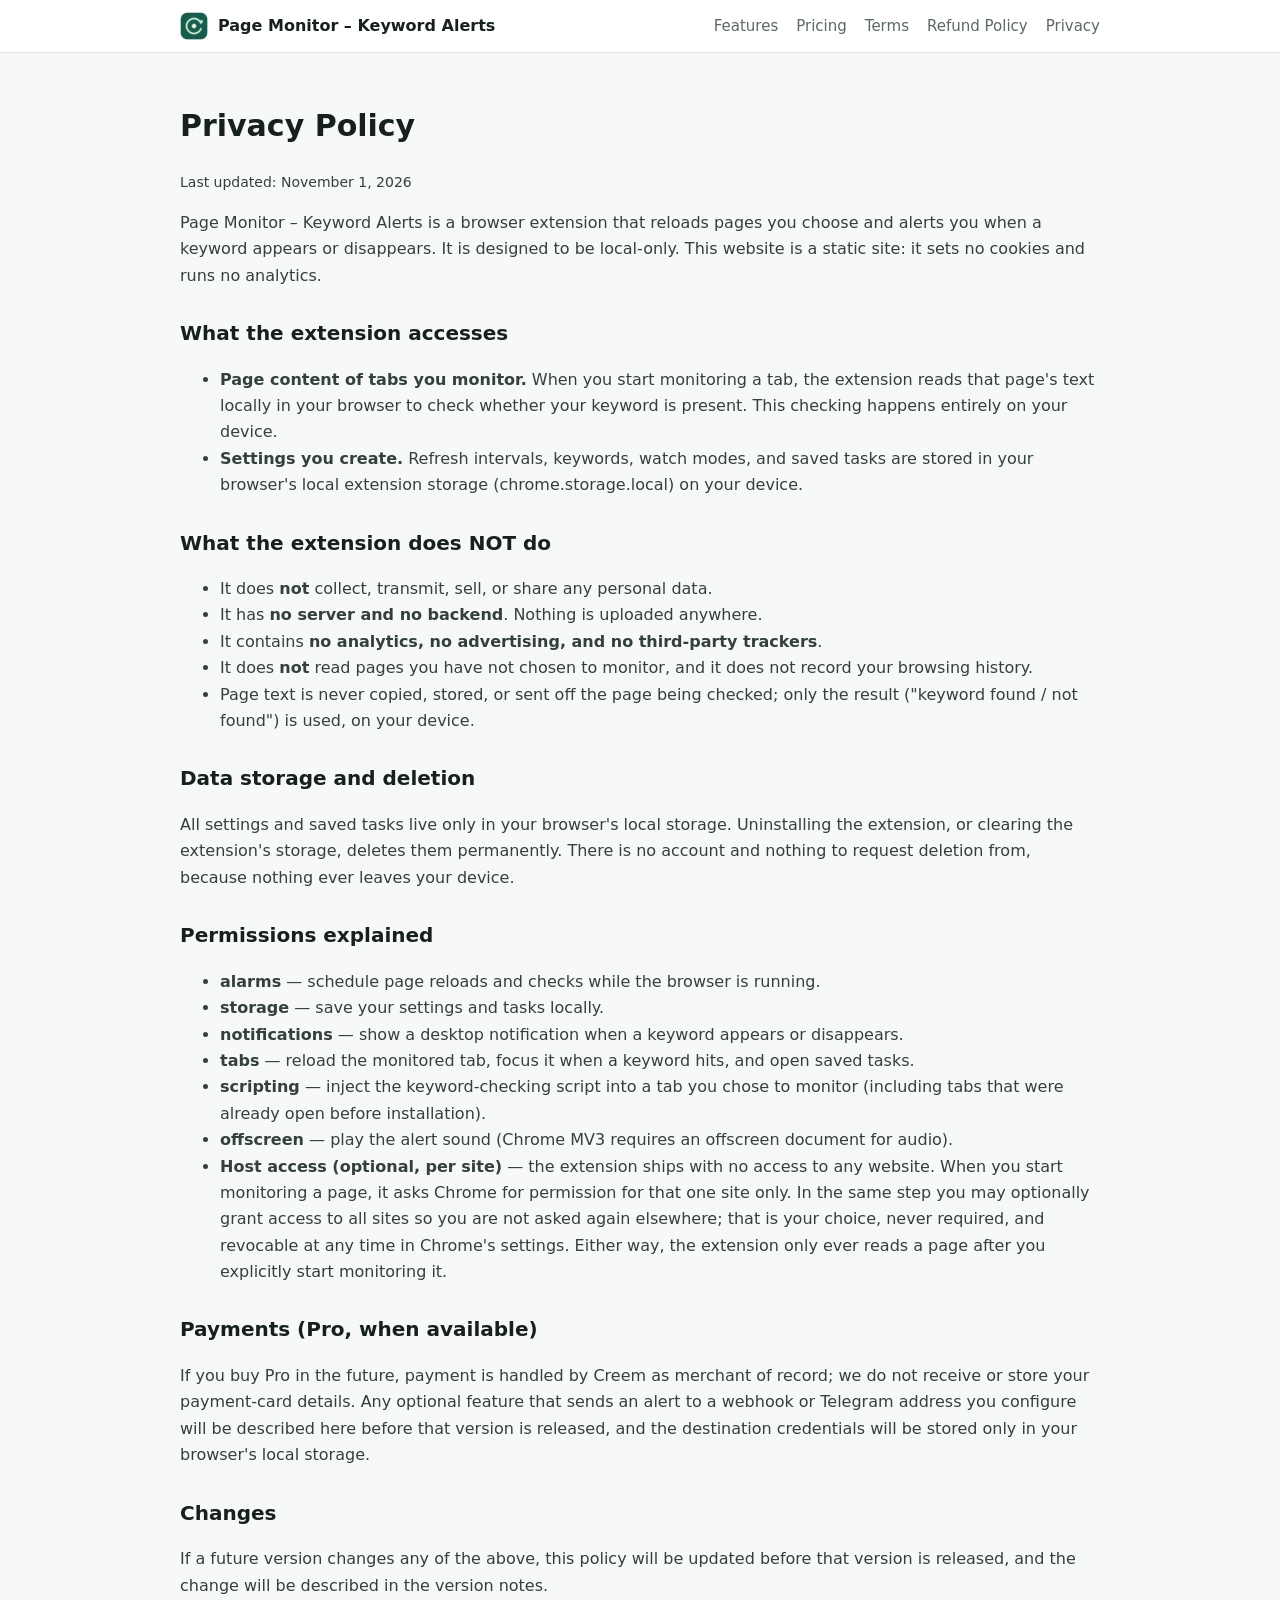
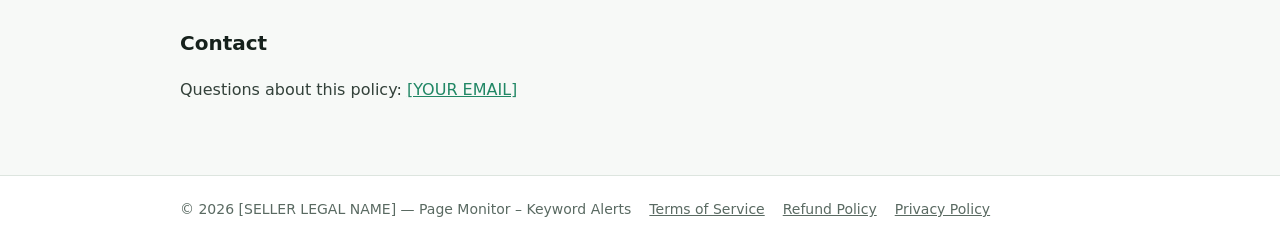
==== privacy.html @ a3eb5d76 "Add product website" ====
<!doctype html>
<html lang="en">
<head>
<meta charset="utf-8">
<meta name="viewport" content="width=device-width, initial-scale=1">
<title>Privacy Policy — Page Monitor – Keyword Alerts</title>
<link rel="icon" href="assets/icon-128.png">
<link rel="stylesheet" href="style.css">
</head>
<body>
<header class="site"><nav class="nav">
  <a class="brand" href="index.html"><img src="assets/icon-128.png" alt="">Page Monitor – Keyword Alerts</a>
  <a class="link" href="index.html#features">Features</a>
  <a class="link" href="index.html#pricing">Pricing</a>
  <a class="link" href="terms.html">Terms</a>
  <a class="link" href="refund.html">Refund Policy</a>
  <a class="link" href="privacy.html">Privacy</a>
</nav></header>
<main class="doc">
  <h1>Privacy Policy</h1>
  <p class="updated">Last updated: November 1, 2026</p>

  <p>Page Monitor – Keyword Alerts is a browser extension that reloads pages you choose and alerts you when a keyword appears or disappears. It is designed to be local-only. This website is a static site: it sets no cookies and runs no analytics.</p>

  <h2>What the extension accesses</h2>
  <ul>
    <li><b>Page content of tabs you monitor.</b> When you start monitoring a tab, the extension reads that page's text locally in your browser to check whether your keyword is present. This checking happens entirely on your device.</li>
    <li><b>Settings you create.</b> Refresh intervals, keywords, watch modes, and saved tasks are stored in your browser's local extension storage (chrome.storage.local) on your device.</li>
  </ul>

  <h2>What the extension does NOT do</h2>
  <ul>
    <li>It does <b>not</b> collect, transmit, sell, or share any personal data.</li>
    <li>It has <b>no server and no backend</b>. Nothing is uploaded anywhere.</li>
    <li>It contains <b>no analytics, no advertising, and no third-party trackers</b>.</li>
    <li>It does <b>not</b> read pages you have not chosen to monitor, and it does not record your browsing history.</li>
    <li>Page text is never copied, stored, or sent off the page being checked; only the result ("keyword found / not found") is used, on your device.</li>
  </ul>

  <h2>Data storage and deletion</h2>
  <p>All settings and saved tasks live only in your browser's local storage. Uninstalling the extension, or clearing the extension's storage, deletes them permanently. There is no account and nothing to request deletion from, because nothing ever leaves your device.</p>

  <h2>Permissions explained</h2>
  <ul>
    <li><b>alarms</b> — schedule page reloads and checks while the browser is running.</li>
    <li><b>storage</b> — save your settings and tasks locally.</li>
    <li><b>notifications</b> — show a desktop notification when a keyword appears or disappears.</li>
    <li><b>tabs</b> — reload the monitored tab, focus it when a keyword hits, and open saved tasks.</li>
    <li><b>scripting</b> — inject the keyword-checking script into a tab you chose to monitor (including tabs that were already open before installation).</li>
    <li><b>offscreen</b> — play the alert sound (Chrome MV3 requires an offscreen document for audio).</li>
    <li><b>Host access (optional, per site)</b> — the extension ships with no access to any website. When you start monitoring a page, it asks Chrome for permission for that one site only. In the same step you may optionally grant access to all sites so you are not asked again elsewhere; that is your choice, never required, and revocable at any time in Chrome's settings. Either way, the extension only ever reads a page after you explicitly start monitoring it.</li>
  </ul>

  <h2>Payments (Pro, when available)</h2>
  <p>If you buy Pro in the future, payment is handled by Creem as merchant of record; we do not receive or store your payment-card details. Any optional feature that sends an alert to a webhook or Telegram address you configure will be described here before that version is released, and the destination credentials will be stored only in your browser's local storage.</p>

  <h2>Changes</h2>
  <p>If a future version changes any of the above, this policy will be updated before that version is released, and the change will be described in the version notes.</p>

  <h2>Contact</h2>
  <p>Questions about this policy: <a href="mailto:[YOUR EMAIL]">[YOUR EMAIL]</a></p>
</main>
<footer class="site"><div class="foot">
  <span>© 2026 [SELLER LEGAL NAME] — Page Monitor – Keyword Alerts</span>
  <a href="terms.html">Terms of Service</a>
  <a href="refund.html">Refund Policy</a>
  <a href="privacy.html">Privacy Policy</a>
</div></footer>
</body>
</html>
---- style.css ----
:root { --ink:#16211c; --mut:#5a6a62; --acc:#218765; --bg:#f7f9f7; --card:#fff; --line:#dde5df; }
* { box-sizing:border-box; }
body { margin:0; font:16px/1.65 system-ui,-apple-system,"Segoe UI",Roboto,"PingFang SC","Microsoft YaHei",sans-serif; color:var(--ink); background:var(--bg); }
a { color:var(--acc); }
header.site { position:sticky; top:0; background:rgba(255,255,255,.92); backdrop-filter:blur(6px); border-bottom:1px solid var(--line); }
.nav { max-width:960px; margin:auto; padding:12px 20px; display:flex; align-items:center; gap:18px; flex-wrap:wrap; }
.nav .brand { display:flex; align-items:center; gap:10px; font-weight:700; color:var(--ink); text-decoration:none; margin-right:auto; }
.nav .brand img { width:28px; height:28px; border-radius:7px; }
.nav a.link { color:var(--mut); text-decoration:none; font-size:15px; }
.nav a.link:hover { color:var(--acc); }
main { max-width:960px; margin:auto; padding:28px 20px 56px; }
.hero { text-align:center; padding:44px 0 10px; }
.hero img { width:84px; height:84px; border-radius:20px; }
.hero h1 { font-size:38px; margin:14px 0 6px; }
.hero p.sub { color:var(--mut); font-size:19px; margin:0 auto; max-width:640px; }
.btn { display:inline-block; background:var(--acc); color:#fff; padding:11px 22px; border-radius:10px; text-decoration:none; font-weight:600; margin-top:18px; }
.grid { display:grid; grid-template-columns:repeat(auto-fit,minmax(270px,1fr)); gap:16px; margin:22px 0; }
.card { background:var(--card); border:1px solid var(--line); border-radius:14px; padding:18px 20px; }
.card h3 { margin:4px 0 6px; font-size:17px; }
.card p { margin:0; color:var(--mut); }
.shot { width:100%; border:1px solid var(--line); border-radius:14px; margin:10px 0 22px; }
h2.sec { margin:38px 0 4px; font-size:24px; }
p.lead { color:var(--mut); margin-top:2px; }
.price { font-size:30px; font-weight:800; }
.price small { font-size:14px; color:var(--mut); font-weight:500; }
.tag { display:inline-block; background:#e7f3ee; color:var(--acc); border-radius:999px; padding:2px 10px; font-size:13px; font-weight:600; }
ul.tight { margin:8px 0; padding-left:20px; color:var(--mut); }
ul.tight li { margin:3px 0; }
.doc h1 { font-size:30px; }
.doc h2 { font-size:20px; margin-top:28px; }
.doc p, .doc li { color:#33413a; }
.updated { color:var(--mut); font-size:14px; }
footer.site { border-top:1px solid var(--line); background:#fff; }
.foot { max-width:960px; margin:auto; padding:22px 20px; color:var(--mut); font-size:14px; display:flex; gap:18px; flex-wrap:wrap; }
.foot a { color:var(--mut); }
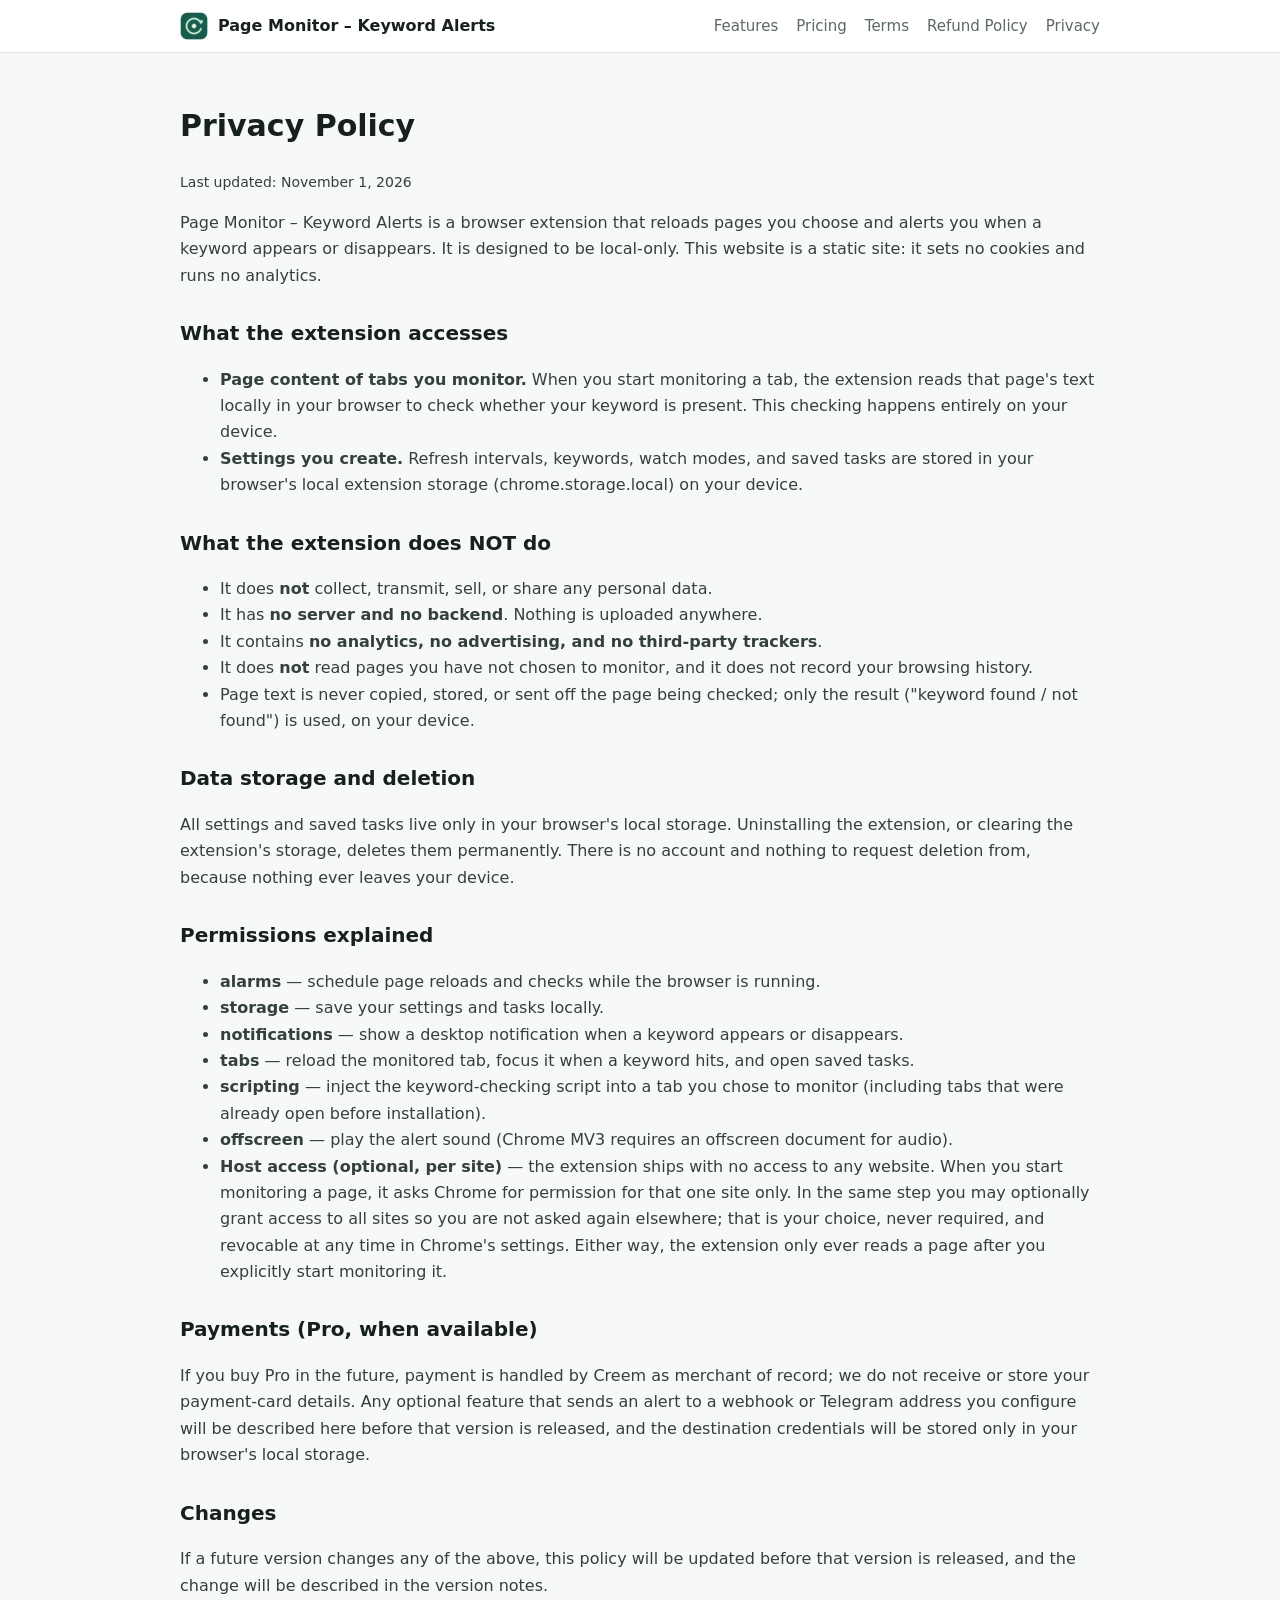
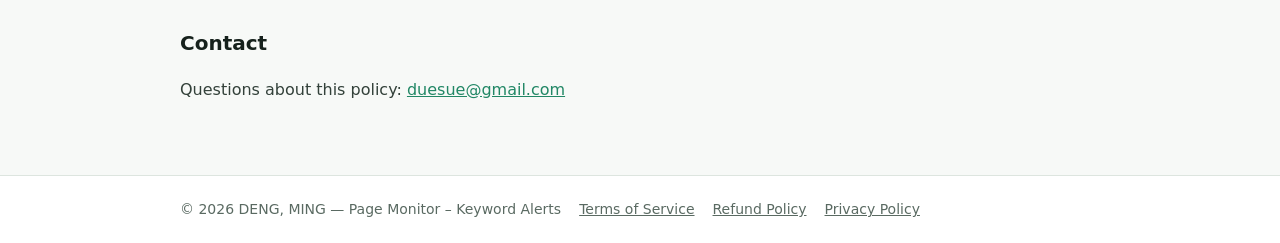
==== commit 7afb2e82: "Update seller contact details" ====
--- a/privacy.html
+++ b/privacy.html
@@ -58,10 +58,10 @@
   <p>If a future version changes any of the above, this policy will be updated before that version is released, and the change will be described in the version notes.</p>
 
   <h2>Contact</h2>
-  <p>Questions about this policy: <a href="mailto:[YOUR EMAIL]">[YOUR EMAIL]</a></p>
+  <p>Questions about this policy: <a href="mailto:duesue@gmail.com">duesue@gmail.com</a></p>
 </main>
 <footer class="site"><div class="foot">
-  <span>© 2026 [SELLER LEGAL NAME] — Page Monitor – Keyword Alerts</span>
+  <span>© 2026 DENG, MING — Page Monitor – Keyword Alerts</span>
   <a href="terms.html">Terms of Service</a>
   <a href="refund.html">Refund Policy</a>
   <a href="privacy.html">Privacy Policy</a>
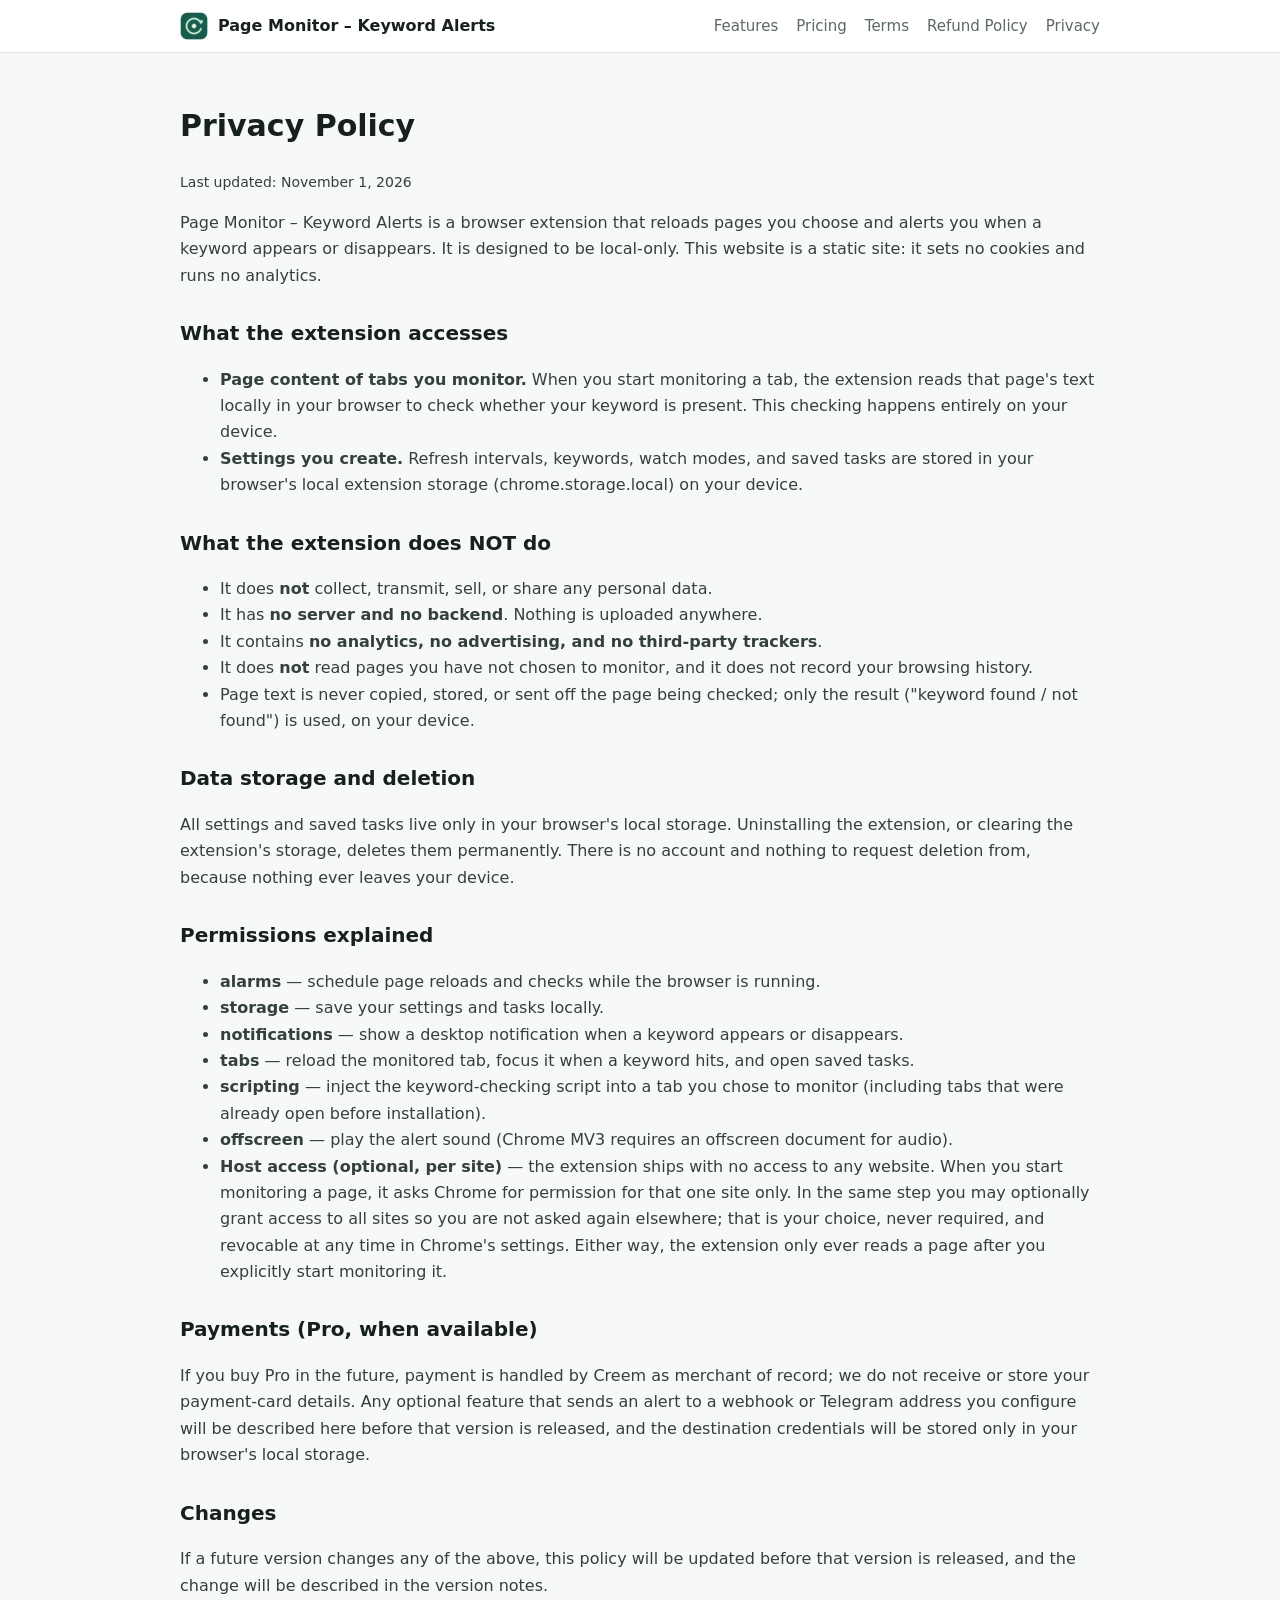
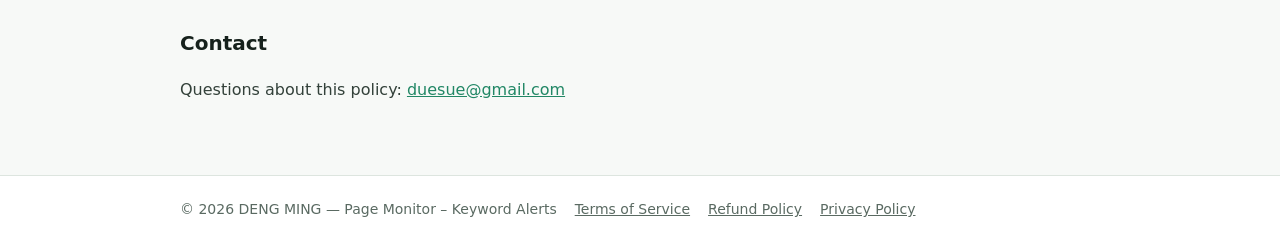
==== commit b03c3e3a: "Correct seller name" ====
--- a/privacy.html
+++ b/privacy.html
@@ -61,7 +61,7 @@
   <p>Questions about this policy: <a href="mailto:duesue@gmail.com">duesue@gmail.com</a></p>
 </main>
 <footer class="site"><div class="foot">
-  <span>© 2026 DENG, MING — Page Monitor – Keyword Alerts</span>
+  <span>© 2026 DENG MING — Page Monitor – Keyword Alerts</span>
   <a href="terms.html">Terms of Service</a>
   <a href="refund.html">Refund Policy</a>
   <a href="privacy.html">Privacy Policy</a>
